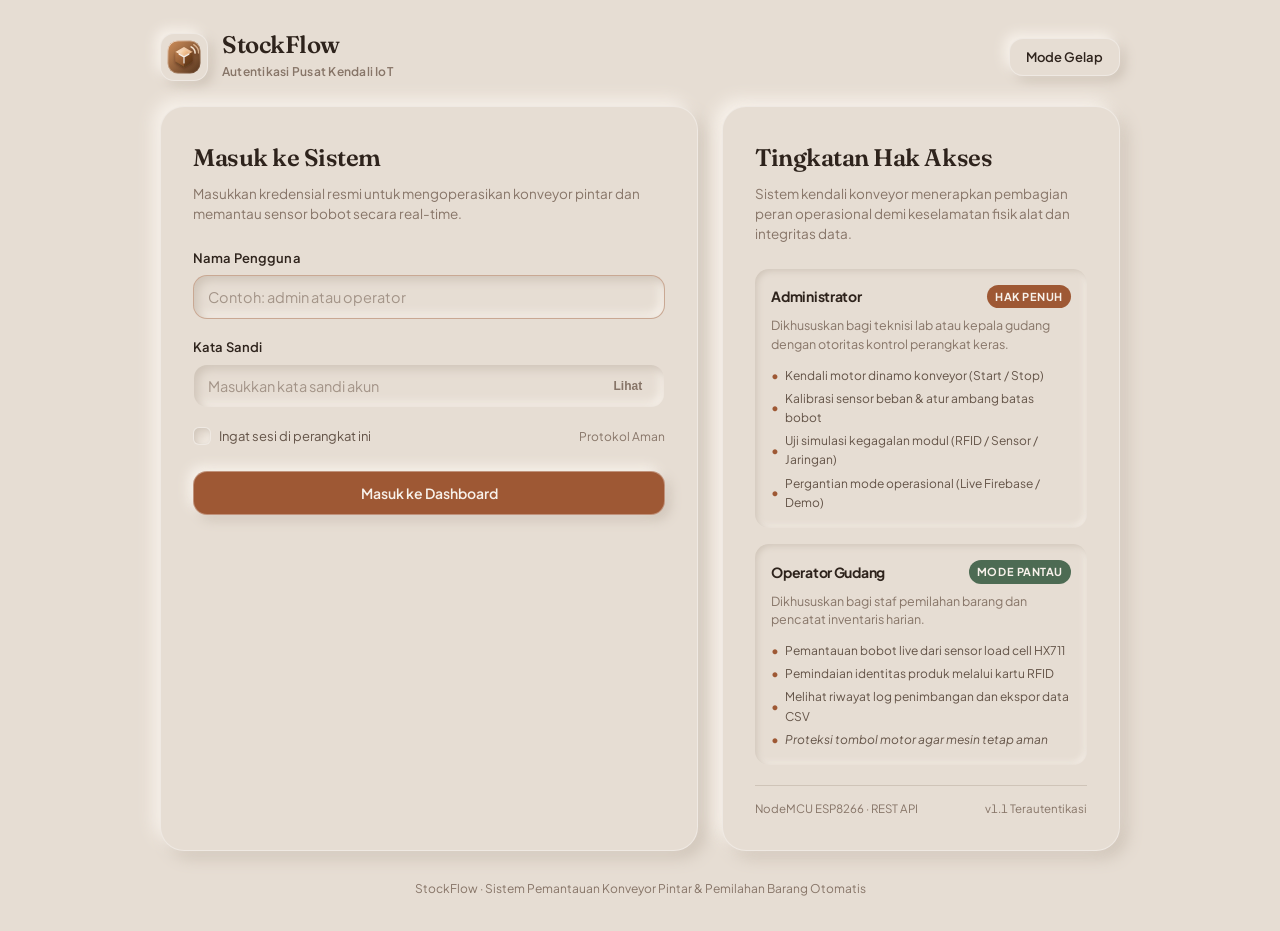
==== login.html @ 13a87775 "feat: implementasi halaman login neumorphic dan manajemen pengguna RBAC untuk sesi admin" ====
<!doctype html>
<html lang="id">
<head>
  <meta charset="utf-8">
  <meta name="viewport" content="width=device-width,initial-scale=1">
  <meta name="theme-color" content="#E6DDD3">
  <title>Masuk · StockFlow IoT Kendali Konveyor</title>
  <link rel="icon" type="image/svg+xml" href="favicon.svg">
  <link rel="alternate icon" href="favicon.svg">
  <link rel="apple-touch-icon" href="favicon.svg">
  <link rel="preconnect" href="https://fonts.googleapis.com">
  <link rel="preconnect" href="https://fonts.gstatic.com" crossorigin>
  <link href="https://fonts.googleapis.com/css2?family=Fraunces:ital,opsz,wght@0,9..144,600;0,9..144,700;1,9..144,600;1,9..144,700&family=Plus+Jakarta+Sans:wght@400;500;600;700&display=swap" rel="stylesheet">
  <link rel="stylesheet" href="style.css">
</head>
<body>
  <div class="login-page-wrap">
    <div class="login-bento-container">
      
      <!-- Topbar Mini: Logo & Theme Switcher -->
      <header class="login-topbar">
        <div class="brand-wrap">
          <div class="brand-icon-box" title="StockFlow IoT Platform">
            <img src="favicon.svg" alt="StockFlow Logo" class="brand-logo-img">
          </div>
          <div class="brand-meta">
            <h1>StockFlow</h1>
            <small>Autentikasi Pusat Kendali IoT</small>
          </div>
        </div>

        <div>
          <button type="button" class="btn-util" id="themeBtn" title="Ganti mode tampilan">
            Mode Gelap
          </button>
        </div>
      </header>

      <!-- Asymmetric Bento Grid untuk Login & Info Akses -->
      <main class="login-bento-grid">
        
        <!-- Bento Card 1: Formulir Autentikasi Utama -->
        <section class="auth-card" aria-labelledby="loginHeading">
          <div>
            <div class="auth-card-head">
              <h2 id="loginHeading">Masuk ke Sistem</h2>
              <p>Masukkan kredensial resmi untuk mengoperasikan konveyor pintar dan memantau sensor bobot secara real-time.</p>
            </div>

            <!-- Pesan Kesalahan / Notifikasi Inset -->
            <div class="auth-alert-inset" id="authAlert" role="alert" hidden>
              <svg width="18" height="18" viewBox="0 0 24 24" fill="none" stroke="currentColor" stroke-width="2" stroke-linecap="round" stroke-linejoin="round" aria-hidden="true" style="flex:none;">
                <circle cx="12" cy="12" r="10"></circle>
                <line x1="12" y1="8" x2="12" y2="12"></line>
                <line x1="12" y1="16" x2="12.01" y2="16"></line>
              </svg>
              <span id="authAlertText">Nama pengguna atau kata sandi tidak valid.</span>
            </div>

            <form class="auth-form" id="loginForm" autocomplete="on">
              <div class="form-field">
                <label for="usernameInput" class="form-label">Nama Pengguna</label>
                <div class="bento-input-well">
                  <input 
                    type="text" 
                    id="usernameInput" 
                    class="bento-input" 
                    name="username" 
                    placeholder="Contoh: admin atau operator" 
                    required 
                    autocomplete="username" 
                    autofocus
                  >
                </div>
              </div>

              <div class="form-field">
                <label for="passwordInput" class="form-label">Kata Sandi</label>
                <div class="bento-input-well">
                  <input 
                    type="password" 
                    id="passwordInput" 
                    class="bento-input" 
                    name="password" 
                    placeholder="Masukkan kata sandi akun" 
                    required 
                    autocomplete="current-password"
                  >
                  <button type="button" class="btn-icon-subtle" id="togglePwBtn" aria-label="Tampilkan kata sandi">
                    Lihat
                  </button>
                </div>
              </div>

              <div class="form-options-row">
                <label class="bento-checkbox-wrap">
                  <input type="checkbox" id="rememberMeInput">
                  <span>Ingat sesi di perangkat ini</span>
                </label>
                <span style="font-size: 12px; color: var(--ink-muted);">Protokol Aman</span>
              </div>

              <button type="submit" class="btn-cta btn-cta-primary" id="submitBtn" style="justify-content: center; width: 100%; margin-top: 6px;">
                Masuk ke Dashboard
              </button>
            </form>
          </div>
        </section>

        <!-- Bento Card 2: Panduan Peran & Status Gerbang IoT -->
        <aside class="auth-card" aria-label="Informasi Hak Akses Sistem">
          <div class="auth-card-head">
            <h2>Tingkatan Hak Akses</h2>
            <p>Sistem kendali konveyor menerapkan pembagian peran operasional demi keselamatan fisik alat dan integritas data.</p>
          </div>

          <div class="role-info-card">
            <!-- Inset Peran Administrator -->
            <div class="role-info-inset">
              <div class="role-header-row">
                <h4>Administrator</h4>
                <span class="role-badge-tag admin">Hak Penuh</span>
              </div>
              <p>Dikhususkan bagi teknisi lab atau kepala gudang dengan otoritas kontrol perangkat keras.</p>
              <ul class="role-checklist">
                <li>Kendali motor dinamo konveyor (Start / Stop)</li>
                <li>Kalibrasi sensor beban &amp; atur ambang batas bobot</li>
                <li>Uji simulasi kegagalan modul (RFID / Sensor / Jaringan)</li>
                <li>Pergantian mode operasional (Live Firebase / Demo)</li>
              </ul>
            </div>

            <!-- Inset Peran Operator -->
            <div class="role-info-inset">
              <div class="role-header-row">
                <h4>Operator Gudang</h4>
                <span class="role-badge-tag operator">Mode Pantau</span>
              </div>
              <p>Dikhususkan bagi staf pemilahan barang dan pencatat inventaris harian.</p>
              <ul class="role-checklist">
                <li>Pemantauan bobot live dari sensor load cell HX711</li>
                <li>Pemindaian identitas produk melalui kartu RFID</li>
                <li>Melihat riwayat log penimbangan dan ekspor data CSV</li>
                <li><em>Proteksi tombol motor agar mesin tetap aman</em></li>
              </ul>
            </div>
          </div>

          <!-- Status Hardware & Protokol -->
          <div style="margin-top: 20px; padding-top: 14px; border-top: 1px solid var(--surface-shadow); display: flex; justify-content: space-between; align-items: center; font-size: 11.5px; color: var(--ink-muted);">
            <span>NodeMCU ESP8266 · REST API</span>
            <span class="tabular">v1.1 Terautentikasi</span>
          </div>
        </aside>

      </main>

      <!-- Footer Standar -->
      <footer style="margin-top: 28px; text-align: center; font-size: 12px; color: var(--ink-muted);">
        StockFlow · Sistem Pemantauan Konveyor Pintar &amp; Pemilahan Barang Otomatis
      </footer>
    </div>
  </div>

  <!-- Toast Notifikasi Timbul -->
  <div class="toast-bento" id="toast"></div>

  <!-- Skrip Autentikasi & Logika Halaman -->
  <script src="auth.js"></script>
  <script>
    (() => {
      const $ = id => document.getElementById(id);

      // Inisialisasi tema
      const applyTheme = (theme) => {
        document.documentElement.setAttribute("data-theme", theme);
        if ($("themeBtn")) {
          $("themeBtn").textContent = theme === "dark" ? "Mode Terang" : "Mode Gelap";
        }
        localStorage.setItem("stockflow-theme", theme);
      };

      const currentTheme = localStorage.getItem("stockflow-theme") || "light";
      applyTheme(currentTheme);

      $("themeBtn")?.addEventListener("click", () => {
        const now = document.documentElement.getAttribute("data-theme") || "light";
        applyTheme(now === "dark" ? "light" : "dark");
      });

      // Tampilkan notifikasi toast neumorphic
      let toastTimer = null;
      function showToast(msg) {
        const t = $("toast");
        if (!t) return;
        t.textContent = msg;
        t.classList.add("show");
        clearTimeout(toastTimer);
        toastTimer = setTimeout(() => t.classList.remove("show"), 3000);
      }

      // Audio feedback taktil lembut
      let audioCtx = null;
      function playFeedback(type = "click") {
        try {
          if (!audioCtx) {
            audioCtx = new (window.AudioContext || window.webkitAudioContext)();
          }
          if (audioCtx.state === "suspended") audioCtx.resume();
          const osc = audioCtx.createOscillator();
          const gain = audioCtx.createGain();
          osc.connect(gain);
          gain.connect(audioCtx.destination);
          
          if (type === "success") {
            osc.frequency.setValueAtTime(520, audioCtx.currentTime);
            osc.frequency.exponentialRampToValueAtTime(780, audioCtx.currentTime + 0.12);
            gain.gain.setValueAtTime(0.08, audioCtx.currentTime);
            gain.gain.exponentialRampToValueAtTime(0.001, audioCtx.currentTime + 0.14);
            osc.start();
            osc.stop(audioCtx.currentTime + 0.15);
          } else if (type === "error") {
            osc.frequency.setValueAtTime(260, audioCtx.currentTime);
            osc.frequency.setValueAtTime(200, audioCtx.currentTime + 0.08);
            gain.gain.setValueAtTime(0.1, audioCtx.currentTime);
            gain.gain.exponentialRampToValueAtTime(0.001, audioCtx.currentTime + 0.18);
            osc.start();
            osc.stop(audioCtx.currentTime + 0.2);
          } else {
            osc.frequency.setValueAtTime(600, audioCtx.currentTime);
            gain.gain.setValueAtTime(0.04, audioCtx.currentTime);
            gain.gain.exponentialRampToValueAtTime(0.001, audioCtx.currentTime + 0.04);
            osc.start();
            osc.stop(audioCtx.currentTime + 0.05);
          }
        } catch (_) {}
      }

      // Toggle tampil/sembunyi kata sandi
      const pwInput = $("passwordInput");
      const togglePwBtn = $("togglePwBtn");
      togglePwBtn?.addEventListener("click", () => {
        playFeedback("click");
        const isPw = pwInput.type === "password";
        pwInput.type = isPw ? "text" : "password";
        togglePwBtn.textContent = isPw ? "Tutup" : "Lihat";
        togglePwBtn.setAttribute("aria-label", isPw ? "Sembunyikan kata sandi" : "Tampilkan kata sandi");
      });

      // Alert helper
      const alertBox = $("authAlert");
      const alertText = $("authAlertText");
      function showAlert(msg) {
        if (!alertBox || !alertText) return;
        alertText.textContent = msg;
        alertBox.hidden = false;
        playFeedback("error");
      }
      function hideAlert() {
        if (alertBox) alertBox.hidden = true;
      }

      // Jika pengguna sudah login sebelumnya, tawarkan langsung masuk ke dashboard
      const existingUser = window.StockFlowAuth?.getUser();
      if (existingUser) {
        showToast("Sesi aktif terdeteksi sebagai " + existingUser.name);
      }

      // Handler Submit Form
      $("loginForm")?.addEventListener("submit", e => {
        e.preventDefault();
        hideAlert();

        const userVal = $("usernameInput").value;
        const passVal = $("passwordInput").value;
        const rememberVal = $("rememberMeInput").checked;

        const res = window.StockFlowAuth.login(userVal, passVal, rememberVal);
        if (!res.success) {
          showAlert(res.message);
          return;
        }

        playFeedback("success");
        showToast("Autentikasi berhasil. Mengalihkan ke dashboard...");
        
        // Cek target redirect
        const target = sessionStorage.getItem("stockflow_redirect_target") || "index.html";
        sessionStorage.removeItem("stockflow_redirect_target");

        setTimeout(() => {
          window.location.replace(target);
        }, 600);
      });
    })();
  </script>
</body>
</html>
---- style.css ----
/* =========================================================
   DESIGN.MD COMPLIANT SYSTEM: WARM TACTILE BENTO NEUMORPHISM
   ========================================================= */

* {
  box-sizing: border-box;
}

:root {
  /* Mode Utama: Warm Oat / Latte (Terang & Organik) */
  --bg: #E6DDD3;
  --surface: #E6DDD3;
  --surface-highlight: #F7F1EA;
  --surface-shadow: #CFC4B8;

  /* CSS Box-Shadow Timbul (Extruded) - HANYA wadah kartu bento & tombol CTA */
  --bento-shadow: -7px -7px 16px #F7F1EA, 7px 7px 16px #CFC4B8;
  --btn-cta-shadow: -5px -5px 12px #F7F1EA, 5px 5px 12px #CFC4B8;
  --btn-cta-hover: -7px -7px 16px #F7F1EA, 7px 7px 16px #CFC4B8;
  --btn-active: inset 3px 3px 6px #CFC4B8, inset -3px -3px 6px #F7F1EA;

  /* CSS Box-Shadow Cekung (Inset) - HANYA input, progress bar, media, status well */
  --nm-inset: inset 4px 4px 10px #CFC4B8, inset -4px -4px 10px #F7F1EA;
  --nm-inset-sm: inset 2px 2px 6px #CFC4B8, inset -2px -2px 6px #F7F1EA;

  /* Garis Tepi Halus */
  --subtle-border: 1px solid rgba(255, 255, 255, 0.35);

  /* Tipografi */
  --ink-heading: #2E231C;
  --ink-body: #635347;
  --ink-muted: #877568;

  /* Aksen Utama & Sekunder */
  --accent-cta: #9E5834;
  --accent-cta-hover: #884928;
  --accent-cta-text: #F7F1EA;
  --accent-status: #4D6B53;
  --accent-alert: #A84338;
  --accent-soft: rgba(158, 88, 52, 0.12);

  /* Alias Kompatibilitas Script */
  --green: var(--accent-status);
  --red: var(--accent-alert);
  --blue: var(--accent-cta);
  --line: var(--surface-shadow);
  --muted: var(--ink-muted);
  --ink: var(--ink-heading);

  /* Border Radius Standar Sesuai DESIGN.md */
  --radius-bento: 24px;
  --radius-elem: 14px;
  --radius-pill: 99px;
}

[data-theme="dark"] {
  /* Mode Gelap: Warm Espresso */
  --bg: #2C241E;
  --surface: #2C241E;
  --surface-highlight: #382E26;
  --surface-shadow: #201A16;

  --bento-shadow: -7px -7px 16px #382E26, 7px 7px 16px #201A16;
  --btn-cta-shadow: -5px -5px 12px #382E26, 5px 5px 12px #201A16;
  --btn-cta-hover: -7px -7px 16px #382E26, 7px 7px 16px #201A16;
  --btn-active: inset 3px 3px 6px #201A16, inset -3px -3px 6px #382E26;

  --nm-inset: inset 4px 4px 10px #201A16, inset -4px -4px 10px #382E26;
  --nm-inset-sm: inset 2px 2px 6px #201A16, inset -2px -2px 6px #382E26;

  --subtle-border: 1px solid rgba(255, 255, 255, 0.08);

  --ink-heading: #F5EFE6;
  --ink-body: #C4B4A5;
  --ink-muted: #9A897B;

  --accent-cta: #D97736;
  --accent-cta-hover: #C56728;
  --accent-cta-text: #201A16;
  --accent-status: #648B6B;
  --accent-alert: #C7564B;
  --accent-soft: rgba(217, 119, 54, 0.16);

  --green: var(--accent-status);
  --red: var(--accent-alert);
  --blue: var(--accent-cta);
  --line: var(--surface-shadow);
  --muted: var(--ink-muted);
  --ink: var(--ink-heading);
}

html {
  scroll-behavior: smooth;
}

body {
  margin: 0;
  background: var(--bg);
  color: var(--ink-body);
  font-family: "Plus Jakarta Sans", sans-serif;
  font-size: 15px;
  line-height: 1.6;
  transition: background 0.25s ease, color 0.25s ease;
  -webkit-font-smoothing: antialiased;
}

/* Headings: Fraunces / Serif Hangat */
h1, h2, h3, h4 {
  font-family: "Fraunces", Georgia, serif;
  font-weight: 600;
  letter-spacing: -0.02em;
  color: var(--ink-heading);
  margin-top: 0;
}

/* Angka & Data Selalu Menggunakan Tabular Nums */
.tabular,
.stat-value,
.metric-value,
.live-weight-display,
.weight,
.lcd-screen,
.lcd-screen-inset,
table td,
.acc-head b {
  font-variant-numeric: tabular-nums;
}

/* =========================================================
   CONTAINER UTAMA (MAKSIMAL 1200PX DENGAN PADDING LEGA)
   ========================================================= */
.bento-container {
  max-width: 1200px;
  margin: 0 auto;
  padding: 36px 24px 60px;
}

/* Header & Navigasi */
.bento-header {
  display: flex;
  justify-content: space-between;
  align-items: center;
  gap: 20px;
  margin-bottom: 28px;
  flex-wrap: wrap;
}

.brand-wrap {
  display: flex;
  align-items: center;
  gap: 14px;
}

.brand-icon-box {
  width: 48px;
  height: 48px;
  border-radius: var(--radius-elem);
  box-shadow: var(--btn-cta-shadow);
  border: var(--subtle-border);
  display: grid;
  place-items: center;
  background: var(--surface);
  flex: none;
  cursor: pointer;
  transition: transform 0.2s ease, box-shadow 0.2s ease;
}

.brand-icon-box:hover {
  transform: translateY(-2px);
  box-shadow: var(--btn-cta-hover);
}

.brand-icon-box:active {
  transform: translateY(1px);
  box-shadow: var(--btn-active);
}

.brand-logo-img {
  width: 36px;
  height: 36px;
  display: block;
}

.brand-meta h1 {
  font-size: 24px;
  margin: 0;
  line-height: 1.1;
  letter-spacing: -0.02em;
}

.brand-meta small {
  font-size: 12px;
  font-weight: 600;
  color: var(--ink-muted);
  letter-spacing: 0.02em;
}

.header-controls {
  display: flex;
  align-items: center;
  gap: 12px;
  flex-wrap: wrap;
}

/* Mode Switch: Inset Well */
.mode-toggle-well {
  display: inline-flex;
  padding: 4px;
  background: var(--surface);
  box-shadow: var(--nm-inset-sm);
  border-radius: var(--radius-pill);
  gap: 4px;
}

.mode-btn {
  border: 0;
  background: transparent;
  color: var(--ink-muted);
  font-family: "Plus Jakarta Sans", sans-serif;
  font-weight: 600;
  font-size: 13px;
  padding: 8px 16px;
  border-radius: var(--radius-pill);
  cursor: pointer;
  transition: all 0.2s ease;
}

.mode-btn.active {
  background: var(--accent-cta);
  color: var(--accent-cta-text);
  box-shadow: var(--btn-cta-shadow);
}

/* Tombol Ikonik & Utilitas */
.btn-util {
  border: var(--subtle-border);
  background: var(--surface);
  box-shadow: var(--btn-cta-shadow);
  color: var(--ink-heading);
  border-radius: var(--radius-elem);
  padding: 10px 16px;
  font-family: "Plus Jakarta Sans", sans-serif;
  font-size: 13px;
  font-weight: 600;
  cursor: pointer;
  display: inline-flex;
  align-items: center;
  gap: 8px;
  transition: all 0.2s ease;
  user-select: none;
}

.btn-util:hover {
  box-shadow: var(--btn-cta-hover);
  transform: translateY(-1px);
}

.btn-util:active {
  box-shadow: var(--btn-active);
  transform: translateY(1px);
}

/* Status Koneksi Pill (Inset) */
.conn-pill {
  display: inline-flex;
  align-items: center;
  gap: 8px;
  padding: 8px 16px;
  border-radius: var(--radius-pill);
  background: var(--surface);
  box-shadow: var(--nm-inset-sm);
  font-size: 12px;
  font-weight: 600;
  color: var(--ink-body);
}

.status-dot {
  width: 8px;
  height: 8px;
  border-radius: 50%;
  background: var(--ink-muted);
  display: inline-block;
  flex: none;
  transition: background 0.2s ease;
}

.status-dot.online {
  background: var(--accent-status);
}

/* Banner Notifikasi */
.connect-banner {
  background: var(--surface);
  border: var(--subtle-border);
  box-shadow: var(--btn-cta-shadow);
  border-radius: var(--radius-elem);
  padding: 18px 24px;
  display: flex;
  justify-content: space-between;
  align-items: center;
  gap: 16px;
  margin-bottom: 24px;
}

.connect-banner strong {
  display: block;
  font-size: 14px;
  color: var(--accent-alert);
  margin-bottom: 4px;
}

.connect-banner p {
  margin: 0;
  font-size: 13px;
  color: var(--ink-muted);
}

.connect-banner[hidden] {
  display: none !important;
}

/* =========================================================
   ASYMMETRIC BENTO GRID (12-KOLOM DENGAN GAP 24PX)
   ========================================================= */
.bento-grid {
  display: grid;
  grid-template-columns: repeat(12, 1fr);
  gap: 24px;
}

/* Kartu Bento Utama (Extruded Sesuai DESIGN.md) */
.bento-card {
  background: var(--surface);
  border-radius: var(--radius-bento);
  box-shadow: var(--bento-shadow);
  border: var(--subtle-border);
  padding: 28px;
  position: relative;
  transition: transform 0.2s ease, box-shadow 0.2s ease;
}

/* Header di dalam kartu: Konten Datar (Flat) */
.card-head {
  margin-bottom: 20px;
}

.card-head h2 {
  font-size: 20px;
  margin: 0 0 4px;
  color: var(--ink-heading);
}

.card-head p {
  font-size: 13px;
  color: var(--ink-muted);
  margin: 0;
  line-height: 1.5;
}

/* Kolom Span Bento Grid */
.span-12 { grid-column: span 12; }
.span-8  { grid-column: span 8; }
.span-7  { grid-column: span 7; }
.span-6  { grid-column: span 6; }
.span-5  { grid-column: span 5; }
.span-4  { grid-column: span 4; }
.span-3  { grid-column: span 3; }

/* =========================================================
   KARTU BENTO 1: KENDALI MOTOR & BOBOT LIVE
   ========================================================= */
.motor-control-group {
  display: flex;
  flex-direction: column;
  gap: 20px;
}

.motor-status-row {
  display: flex;
  justify-content: space-between;
  align-items: center;
  gap: 16px;
  flex-wrap: wrap;
}

.indicator-badge-inset {
  display: inline-flex;
  align-items: center;
  gap: 8px;
  padding: 8px 16px;
  border-radius: var(--radius-pill);
  background: var(--surface);
  box-shadow: var(--nm-inset-sm);
  font-size: 13px;
  font-weight: 600;
  color: var(--ink-body);
}

.indicator-badge-inset.online,
.indicator-badge-inset.running {
  color: var(--accent-status);
}

.indicator-badge-inset.offline,
.indicator-badge-inset.stopped {
  color: var(--accent-alert);
}

/* Tombol Aksi Utama (CTA Extruded Sesuai DESIGN.md) */
.action-buttons-wrap {
  display: flex;
  gap: 12px;
  flex-wrap: wrap;
}

.btn-cta {
  border: var(--subtle-border);
  border-radius: var(--radius-elem);
  padding: 12px 20px;
  font-family: "Plus Jakarta Sans", sans-serif;
  font-size: 14px;
  font-weight: 600;
  cursor: pointer;
  display: inline-flex;
  align-items: center;
  gap: 8px;
  box-shadow: var(--btn-cta-shadow);
  transition: all 0.2s ease;
  user-select: none;
}

.btn-cta:hover {
  box-shadow: var(--btn-cta-hover);
  transform: translateY(-2px);
}

.btn-cta:active {
  box-shadow: var(--btn-active);
  transform: translateY(1px);
}

.btn-cta-primary,
.btn-primary {
  background: var(--accent-cta);
  color: var(--accent-cta-text);
}

.btn-cta-success,
.btn-success {
  background: var(--accent-status);
  color: var(--surface-highlight);
}

.btn-cta-danger,
.btn-danger {
  background: var(--accent-alert);
  color: var(--surface-highlight);
}

.btn-cta-neutral {
  background: var(--surface);
  color: var(--ink-heading);
}

/* Well Bacaan Bobot Live (Inset Sesuai DESIGN.md) */
.live-weight-well {
  padding: 18px 22px;
  border-radius: var(--radius-elem);
  background: var(--surface);
  box-shadow: var(--nm-inset);
  display: flex;
  justify-content: space-between;
  align-items: center;
  gap: 16px;
}

.well-label {
  font-size: 11px;
  text-transform: uppercase;
  font-weight: 700;
  letter-spacing: 0.08em;
  color: var(--ink-muted);
  margin-bottom: 2px;
}

.live-weight-display {
  font-family: "Fraunces", Georgia, serif;
  font-size: 36px;
  font-weight: 700;
  color: var(--ink-heading);
  line-height: 1.1;
}

.live-weight-display small {
  font-family: "Plus Jakarta Sans", sans-serif;
  font-size: 16px;
  font-weight: 500;
  color: var(--ink-muted);
}

.well-meta {
  font-size: 12px;
  color: var(--ink-muted);
  text-align: right;
  line-height: 1.5;
  max-width: 260px;
}

/* =========================================================
   KARTU BENTO 2: TELEMETRI & STATUS SENSOR
   ========================================================= */
.telemetry-list {
  display: flex;
  flex-direction: column;
  gap: 10px;
}

.telemetry-item {
  display: flex;
  justify-content: space-between;
  align-items: center;
  padding: 11px 16px;
  border-radius: var(--radius-elem);
  background: var(--surface);
  border: var(--subtle-border);
  box-shadow: none; /* Datar di dalam kartu bento */
}

.item-name {
  font-size: 13px;
  font-weight: 600;
  color: var(--ink-heading);
}

.item-sub {
  display: block;
  font-size: 11px;
  color: var(--ink-muted);
  margin-top: 1px;
}

.item-status {
  font-size: 13px;
  font-weight: 600;
  color: var(--ink-muted);
}

.item-status.ok {
  color: var(--accent-status);
}

.item-status.err {
  color: var(--accent-alert);
}

/* Wi-Fi RSSI Bars */
.wifi-bars {
  display: inline-flex;
  align-items: flex-end;
  gap: 2px;
  height: 14px;
}

.wifi-bars i {
  display: block;
  width: 3px;
  border-radius: 1px;
  background: var(--surface-shadow);
}

.wifi-bars i:nth-child(1) { height: 4px; }
.wifi-bars i:nth-child(2) { height: 7px; }
.wifi-bars i:nth-child(3) { height: 10px; }
.wifi-bars i:nth-child(4) { height: 14px; }

.wifi-bars.lvl-1 i:nth-child(1) { background: var(--accent-alert); }
.wifi-bars.lvl-2 i:nth-child(-n+2) { background: var(--accent-cta); }
.wifi-bars.lvl-3 i:nth-child(-n+3) { background: var(--accent-status); }
.wifi-bars.lvl-4 i:nth-child(-n+4) { background: var(--accent-status); }

/* =========================================================
   KARTU BENTO 3: METRIK STATISTIK OPERASIONAL
   ========================================================= */
.metrics-row {
  display: grid;
  grid-template-columns: repeat(4, 1fr);
  gap: 16px;
}

.metric-tile {
  padding: 16px 18px;
  border-radius: var(--radius-elem);
  background: var(--surface);
  border: var(--subtle-border);
  box-shadow: none; /* Datar di dalam kartu bento */
  transition: background 0.15s ease;
}

.metric-tile:hover {
  background: rgba(158, 88, 52, 0.04);
}

.metric-tile.active-kpi {
  border-color: var(--accent-cta);
  background: rgba(158, 88, 52, 0.06);
}

.metric-label {
  font-size: 12px;
  font-weight: 600;
  color: var(--ink-muted);
  margin-bottom: 6px;
}

.metric-value {
  font-family: "Fraunces", Georgia, serif;
  font-size: 32px;
  font-weight: 700;
  color: var(--ink-heading);
  line-height: 1.1;
}

.metric-sub {
  font-size: 11px;
  color: var(--ink-muted);
  margin-top: 4px;
}

/* =========================================================
   KARTU BENTO 4: RASIO KELOLOSAN (DONUT DIAL)
   ========================================================= */
.ratio-wrap {
  display: flex;
  flex-direction: column;
  align-items: center;
  gap: 18px;
}

.donut-dial-outer {
  width: 140px;
  height: 140px;
  border-radius: 50%;
  box-shadow: var(--btn-cta-shadow);
  display: grid;
  place-items: center;
  background: conic-gradient(var(--accent-status) 0deg, var(--surface-shadow) 0deg);
  position: relative;
  transition: transform 0.2s ease;
}

.donut-dial-outer:hover {
  transform: scale(1.03);
}

.donut-dial-inner {
  width: 104px;
  height: 104px;
  border-radius: 50%;
  background: var(--surface);
  box-shadow: var(--nm-inset);
  display: flex;
  flex-direction: column;
  justify-content: center;
  align-items: center;
  text-align: center;
}

.donut-dial-inner strong {
  font-family: "Fraunces", Georgia, serif;
  font-size: 24px;
  font-weight: 700;
  color: var(--ink-heading);
  line-height: 1;
}

.donut-dial-inner small {
  font-size: 10px;
  font-weight: 600;
  color: var(--ink-muted);
  text-transform: uppercase;
  letter-spacing: 0.05em;
  margin-top: 2px;
}

.ratio-legend {
  display: flex;
  width: 100%;
  justify-content: space-around;
  font-size: 12px;
  font-weight: 600;
}

.legend-point {
  display: flex;
  align-items: center;
  gap: 6px;
}

.legend-point i {
  width: 8px;
  height: 8px;
  border-radius: 50%;
  display: inline-block;
}

.point-valid { background: var(--accent-status); }
.point-reject { background: var(--accent-alert); }

/* Progress Bar (Inset Well Sesuai DESIGN.md) */
.acc-track-inset {
  width: 100%;
  height: 10px;
  border-radius: var(--radius-pill);
  background: var(--surface);
  box-shadow: var(--nm-inset-sm);
  overflow: hidden;
  border: var(--subtle-border);
}

.acc-fill-flat {
  height: 100%;
  width: 0%;
  background: var(--accent-status);
  border-radius: var(--radius-pill);
  transition: width 0.4s ease;
}

/* =========================================================
   KARTU BENTO 5: GRAFIK TELEMETRI BOBOT (FLAT SVG)
   ========================================================= */
.chart-well {
  width: 100%;
  height: 190px;
  border-radius: var(--radius-elem);
  background: var(--surface);
  box-shadow: var(--nm-inset);
  padding: 16px;
  position: relative;
}

#weightChart {
  width: 100%;
  height: 100%;
  display: block;
}

.chart-tooltip {
  position: absolute;
  pointer-events: none;
  background: var(--ink-heading);
  color: var(--surface-highlight);
  padding: 8px 12px;
  border-radius: 10px;
  font-size: 12px;
  white-space: nowrap;
  transform: translate(-50%, -115%);
  z-index: 10;
  box-shadow: 0 4px 12px rgba(46, 35, 28, 0.25);
}

.chart-tooltip[hidden] {
  display: none;
}

/* =========================================================
   KARTU BENTO 6: TABEL LOG RIWAYAT TRANSAKSI
   ========================================================= */
.table-toolbar {
  display: flex;
  gap: 14px;
  align-items: center;
  justify-content: space-between;
  margin-bottom: 20px;
  flex-wrap: wrap;
}

.search-well {
  display: flex;
  align-items: center;
  gap: 8px;
  background: var(--surface);
  box-shadow: var(--nm-inset);
  border-radius: var(--radius-pill);
  padding: 0 16px;
  flex: 1;
  min-width: 240px;
}

.search-well input {
  border: 0;
  background: transparent;
  width: 100%;
  padding: 10px 0;
  font-family: "Plus Jakarta Sans", sans-serif;
  font-size: 14px;
  color: var(--ink-heading);
  outline: none;
}

.filter-well {
  display: flex;
  gap: 4px;
  background: var(--surface);
  box-shadow: var(--nm-inset-sm);
  border-radius: var(--radius-pill);
  padding: 4px;
}

.f-pill {
  border: 0;
  background: transparent;
  color: var(--ink-muted);
  font-family: "Plus Jakarta Sans", sans-serif;
  font-weight: 600;
  font-size: 12px;
  padding: 6px 14px;
  border-radius: var(--radius-pill);
  cursor: pointer;
  transition: all 0.2s ease;
}

.f-pill.active {
  background: var(--surface);
  color: var(--accent-cta);
  box-shadow: var(--btn-cta-shadow);
  font-weight: 700;
}

.table-scroll {
  overflow-x: auto;
}

table {
  width: 100%;
  border-collapse: collapse;
  white-space: nowrap;
}

th {
  text-align: left;
  color: var(--ink-muted);
  font-size: 11px;
  font-weight: 700;
  letter-spacing: 0.06em;
  text-transform: uppercase;
  padding: 12px 14px;
  border-bottom: 2px solid var(--surface-shadow);
  user-select: none;
}

th.sortable {
  cursor: pointer;
}

th.sortable:hover,
th.active-sort {
  color: var(--accent-cta);
}

td {
  padding: 14px;
  border-bottom: 1px solid var(--surface-shadow);
  font-size: 14px;
  color: var(--ink-body);
}

tbody tr.log-row {
  cursor: pointer;
  transition: background 0.15s ease;
}

tbody tr.log-row:hover {
  background: rgba(158, 88, 52, 0.05);
}

tbody tr.row-new {
  animation: rowHighlight 1.5s ease-out;
}

@keyframes rowHighlight {
  0% { background: rgba(158, 88, 52, 0.18); }
  100% { background: transparent; }
}

td:first-child {
  color: var(--ink-heading);
  font-weight: 600;
}

.uid-sub {
  display: block;
  font-size: 12px;
  color: var(--ink-muted);
  font-weight: 400;
  margin-top: 2px;
}

.pill,
.pill-status {
  display: inline-block;
  padding: 4px 10px;
  border-radius: var(--radius-pill);
  font-size: 11px;
  font-weight: 700;
  letter-spacing: 0.04em;
  background: var(--surface);
  border: var(--subtle-border);
}

.pill.valid,
.pill-status.valid {
  color: var(--accent-status);
  background: rgba(77, 107, 83, 0.12);
}

.pill.reject,
.pill-status.reject {
  color: var(--accent-alert);
  background: rgba(168, 67, 56, 0.12);
}

.pill.beban,
.pill-status.beban {
  color: var(--accent-cta);
  background: rgba(158, 88, 52, 0.12);
}

.table-foot {
  display: flex;
  justify-content: space-between;
  padding-top: 16px;
  font-size: 12px;
  color: var(--ink-muted);
}

/* =========================================================
   KARTU BENTO 7: LAB SIMULATOR (MODE SIMULASI)
   ========================================================= */
.conveyor-stage-inset {
  background: var(--surface);
  box-shadow: var(--nm-inset);
  border-radius: var(--radius-elem);
  padding: 22px;
  display: grid;
  grid-template-columns: repeat(3, 1fr);
  gap: 16px;
  margin-bottom: 22px;
  position: relative;
}

.stage-card-flat {
  background: var(--surface);
  border: var(--subtle-border);
  border-radius: 12px;
  padding: 14px;
  display: flex;
  flex-direction: column;
  gap: 8px;
  transition: all 0.25s ease;
}

.stage-card-flat.lit {
  border-color: var(--accent-cta);
  background: var(--surface-highlight);
}

.stage-card-flat.lit-ok {
  border-color: var(--accent-status);
  background: rgba(77, 107, 83, 0.08);
}

.stage-card-flat.lit-err {
  border-color: var(--accent-alert);
  background: rgba(168, 67, 56, 0.08);
}

.station-label {
  font-size: 11px;
  font-weight: 700;
  color: var(--ink-muted);
  text-transform: uppercase;
}

.lcd-screen-inset {
  background: var(--surface);
  box-shadow: var(--nm-inset-sm);
  padding: 8px 12px;
  border-radius: 8px;
  font-family: "Fraunces", Georgia, monospace;
  font-size: 18px;
  font-weight: 700;
  color: var(--accent-cta);
  text-align: center;
}

.gate-arm {
  width: 28px;
  height: 4px;
  background: var(--ink-muted);
  border-radius: 2px;
  transform-origin: left center;
  transition: transform 0.3s ease, background 0.3s ease;
}

.gate-arm.valid {
  transform: rotate(-35deg);
  background: var(--accent-status);
}

.gate-arm.reject {
  transform: rotate(35deg);
  background: var(--accent-alert);
}

.belt-track-inset {
  grid-column: 1 / -1;
  height: 60px;
  background: var(--surface);
  box-shadow: var(--nm-inset);
  border-radius: 12px;
  position: relative;
  overflow: hidden;
  display: flex;
  align-items: center;
}

.belt-track-inset::before {
  content: "";
  position: absolute;
  inset: 0;
  background: repeating-linear-gradient(
    90deg,
    transparent 0px,
    transparent 20px,
    var(--surface-shadow) 20px,
    var(--surface-shadow) 24px
  );
  opacity: 0.35;
}

.belt-track-inset.running::before {
  animation: beltMove 0.8s linear infinite;
}

@keyframes beltMove {
  0% { transform: translateX(0); }
  100% { transform: translateX(24px); }
}

.sim-package {
  position: absolute;
  left: 4%;
  width: 140px;
  height: 46px;
  background: var(--surface);
  border: var(--subtle-border);
  border-radius: 10px;
  box-shadow: var(--btn-cta-shadow);
  display: flex;
  flex-direction: column;
  justify-content: center;
  align-items: center;
  transition: left 0.45s ease;
  z-index: 2;
}

.sim-package.at-rfid { left: 14%; }
.sim-package.at-scale { left: 44%; }
.sim-package.at-gate-valid { left: 78%; border-color: var(--accent-status); color: var(--accent-status); }
.sim-package.at-gate-reject { left: 78%; border-color: var(--accent-alert); color: var(--accent-alert); }

.pkg-uid {
  font-size: 11px;
  font-weight: 700;
}

.pkg-prod {
  font-size: 10px;
  color: var(--ink-muted);
}

.burst-layer {
  position: absolute;
  inset: 0;
  pointer-events: none;
  overflow: hidden;
}

.burst-dot {
  position: absolute;
  width: 6px;
  height: 6px;
  border-radius: 50%;
  animation: burstAnim 0.7s cubic-bezier(0.25, 1, 0.5, 1) forwards;
}

@keyframes burstAnim {
  0% { transform: translate(0, 0) scale(1); opacity: 1; }
  100% { transform: translate(var(--dx), var(--dy)) scale(0); opacity: 0; }
}

.preset-chips-wrap {
  display: flex;
  gap: 8px;
  flex-wrap: wrap;
  margin-bottom: 16px;
}

.chip-btn {
  border: var(--subtle-border);
  background: var(--surface);
  color: var(--ink-body);
  padding: 8px 16px;
  border-radius: var(--radius-pill);
  font-family: "Plus Jakarta Sans", sans-serif;
  font-size: 13px;
  font-weight: 600;
  cursor: pointer;
  transition: all 0.2s ease;
}

.chip-btn.active {
  background: var(--accent-cta);
  color: var(--accent-cta-text);
  box-shadow: var(--btn-cta-shadow);
}

.slider-inset-wrap input[type="range"] {
  width: 100%;
  accent-color: var(--accent-cta);
  cursor: pointer;
}

/* =========================================================
   MODAL INSPECTOR & TOAST
   ========================================================= */
.modal-overlay {
  position: fixed;
  inset: 0;
  background: rgba(46, 35, 28, 0.45);
  display: grid;
  place-items: center;
  padding: 24px;
  z-index: 100;
}

.modal-overlay[hidden] {
  display: none;
}

.modal-bento-card {
  width: 100%;
  max-width: 520px;
  background: var(--surface);
  border-radius: var(--radius-bento);
  box-shadow: var(--bento-shadow);
  border: var(--subtle-border);
  padding: 32px;
}

.modal-bento-card-large {
  max-width: 660px;
  max-height: 88vh;
  overflow-y: auto;
}

.scale-mode-panel {
  background: var(--surface);
  box-shadow: var(--nm-inset-sm);
  border-radius: var(--radius-elem);
  padding: 14px 18px;
  margin-bottom: 18px;
  display: flex;
  justify-content: space-between;
  align-items: center;
  gap: 14px;
}

.scale-step-grid {
  display: grid;
  grid-template-columns: 1fr 1fr;
  gap: 14px;
  margin-bottom: 18px;
}

@media (max-width: 600px) {
  .scale-step-grid {
    grid-template-columns: 1fr;
  }
}

.scale-step-card {
  background: var(--surface);
  border: var(--subtle-border);
  border-radius: var(--radius-elem);
  padding: 16px;
}

.scale-step-label {
  font-size: 11px;
  font-weight: 700;
  text-transform: uppercase;
  color: var(--ink-muted);
  margin-bottom: 8px;
}

.scale-readout-well {
  background: var(--surface);
  box-shadow: var(--nm-inset-sm);
  border-radius: 10px;
  padding: 12px;
  text-align: center;
  margin-bottom: 10px;
}

.scale-readout-uid {
  font-size: 16px;
  font-weight: 700;
  color: var(--ink-heading);
  letter-spacing: 0.5px;
  word-break: break-all;
}

.scale-readout-weight {
  font-family: 'Fraunces', serif;
  font-size: 26px;
  font-weight: 700;
  color: var(--ink-heading);
}

.scale-input,
.scale-select {
  width: 100%;
  padding: 8px 12px;
  border: 0;
  background: var(--surface);
  box-shadow: var(--nm-inset-sm);
  border-radius: 8px;
  font-family: inherit;
  font-size: 12px;
  color: var(--ink-heading);
  outline: none;
}

.scale-input-sm {
  width: 100%;
  padding: 6px 10px;
  border: 0;
  background: var(--surface);
  box-shadow: var(--nm-inset-sm);
  border-radius: 8px;
  font-family: inherit;
  font-size: 11px;
  color: var(--ink-heading);
  outline: none;
}

.scale-enroll-card {
  background: var(--surface);
  border: var(--subtle-border);
  border-radius: var(--radius-elem);
  padding: 16px;
  margin-bottom: 18px;
}

.scale-dataset-wrap {
  max-height: 140px;
  overflow-y: auto;
  background: var(--surface);
  box-shadow: var(--nm-inset-sm);
  border-radius: 10px;
  padding: 6px;
}

.modal-grid {
  display: grid;
  grid-template-columns: 1fr 1fr;
  gap: 12px;
  margin: 18px 0;
}

.m-stat {
  background: var(--surface);
  border: var(--subtle-border);
  border-radius: var(--radius-elem);
  padding: 12px 14px;
}

.m-stat small {
  display: block;
  font-size: 11px;
  font-weight: 700;
  text-transform: uppercase;
  color: var(--ink-muted);
  margin-bottom: 4px;
}

.m-stat b {
  font-size: 14px;
  color: var(--ink-heading);
}

.modal-json {
  background: var(--surface);
  box-shadow: var(--nm-inset);
  padding: 14px;
  border-radius: var(--radius-elem);
  font-size: 12px;
  font-family: monospace;
  color: var(--ink-heading);
  overflow-x: auto;
  max-height: 180px;
}

.modal-actions {
  display: flex;
  justify-content: flex-end;
  gap: 10px;
  margin-top: 18px;
}

/* Toast */
.toast-bento {
  position: fixed;
  bottom: 28px;
  right: 28px;
  background: var(--surface);
  color: var(--ink-heading);
  box-shadow: var(--bento-shadow);
  border: var(--subtle-border);
  padding: 14px 22px;
  border-radius: var(--radius-pill);
  font-size: 14px;
  font-weight: 600;
  opacity: 0;
  transform: translateY(12px);
  transition: all 0.25s ease;
  pointer-events: none;
  z-index: 120;
}

.toast-bento.show {
  opacity: 1;
  transform: translateY(0);
}

/* =========================================================
   RESPONSIVE DESIGN (BENTO ADAPTIVE BREAKPOINTS)
   ========================================================= */
@media (max-width: 1024px) {
  .span-8, .span-7, .span-5, .span-4 {
    grid-column: span 12;
  }
  .metrics-row {
    grid-template-columns: repeat(2, 1fr);
  }
}

@media (max-width: 768px) {
  .bento-container {
    padding: 24px 16px 40px;
  }
  .bento-card {
    padding: 20px;
  }
  .bento-header {
    flex-direction: column;
    align-items: flex-start;
  }
  .metrics-row {
    grid-template-columns: 1fr;
  }
  .conveyor-stage-inset {
    grid-template-columns: 1fr;
  }
  .live-weight-well {
    flex-direction: column;
    align-items: flex-start;
  }
  .well-meta {
    text-align: left;
    max-width: none;
  }
}

body[data-mode="live"] #simulator,
body[data-mode="live"] [data-section="simulator"] {
  display: none !important;
}

/* =========================================================
   SISTEM AUTENTIKASI & HALAMAN LOGIN (SESUAI DESIGN.MD)
   ========================================================= */

.login-page-wrap {
  min-height: 100vh;
  display: flex;
  flex-direction: column;
  justify-content: center;
  align-items: center;
  padding: 32px 20px;
}

.login-bento-container {
  width: 100%;
  max-width: 960px;
  margin: 0 auto;
}

.login-topbar {
  display: flex;
  justify-content: space-between;
  align-items: center;
  margin-bottom: 24px;
  width: 100%;
}

.login-bento-grid {
  display: grid;
  grid-template-columns: 1.15fr 0.85fr;
  gap: 24px;
  align-items: stretch;
}

.auth-card {
  background: var(--surface);
  border-radius: var(--radius-bento);
  box-shadow: var(--bento-shadow);
  border: var(--subtle-border);
  padding: 32px;
  display: flex;
  flex-direction: column;
  justify-content: space-between;
}

.auth-card-head {
  margin-bottom: 24px;
}

.auth-card-head h2 {
  font-size: 24px;
  margin: 0 0 6px;
  color: var(--ink-heading);
}

.auth-card-head p {
  font-size: 13.5px;
  color: var(--ink-muted);
  margin: 0;
  line-height: 1.5;
}

.auth-form {
  display: flex;
  flex-direction: column;
  gap: 18px;
}

.form-field {
  display: flex;
  flex-direction: column;
  gap: 6px;
}

.form-label {
  font-size: 13px;
  font-weight: 600;
  color: var(--ink-heading);
  letter-spacing: 0.01em;
}

.bento-input-well {
  display: flex;
  align-items: center;
  background: var(--surface);
  box-shadow: var(--nm-inset);
  border-radius: var(--radius-elem);
  padding: 0 14px;
  border: 1px solid transparent;
  transition: border-color 0.2s ease, box-shadow 0.2s ease;
}

.bento-input-well:focus-within {
  border-color: rgba(158, 88, 52, 0.4);
}

[data-theme="dark"] .bento-input-well:focus-within {
  border-color: rgba(217, 119, 54, 0.4);
}

.bento-input {
  border: 0;
  background: transparent;
  width: 100%;
  padding: 12px 0;
  font-family: "Plus Jakarta Sans", sans-serif;
  font-size: 14.5px;
  color: var(--ink-heading);
  outline: none;
}

.bento-input::placeholder {
  color: var(--ink-muted);
  opacity: 0.7;
}

.btn-icon-subtle {
  border: 0;
  background: transparent;
  color: var(--ink-muted);
  font-size: 12px;
  font-weight: 600;
  padding: 6px 8px;
  border-radius: 8px;
  cursor: pointer;
  transition: color 0.2s ease;
  flex: none;
}

.btn-icon-subtle:hover {
  color: var(--ink-heading);
}

.form-options-row {
  display: flex;
  justify-content: space-between;
  align-items: center;
  font-size: 13px;
  color: var(--ink-body);
}

.bento-checkbox-wrap {
  display: inline-flex;
  align-items: center;
  gap: 8px;
  cursor: pointer;
  user-select: none;
  font-size: 13px;
  color: var(--ink-body);
}

.bento-checkbox-wrap input[type="checkbox"] {
  appearance: none;
  width: 18px;
  height: 18px;
  border-radius: 6px;
  background: var(--surface);
  box-shadow: var(--nm-inset-sm);
  border: var(--subtle-border);
  cursor: pointer;
  display: grid;
  place-content: center;
  transition: background 0.2s ease, box-shadow 0.2s ease;
  margin: 0;
}

.bento-checkbox-wrap input[type="checkbox"]:checked {
  background: var(--accent-cta);
  box-shadow: var(--btn-cta-shadow);
}

.bento-checkbox-wrap input[type="checkbox"]:checked::after {
  content: "";
  width: 8px;
  height: 5px;
  border-left: 2px solid var(--accent-cta-text);
  border-bottom: 2px solid var(--accent-cta-text);
  transform: rotate(-45deg) translate(1px, -1px);
}

.auth-alert-inset {
  background: var(--surface);
  box-shadow: var(--nm-inset-sm);
  border-radius: var(--radius-elem);
  padding: 10px 14px;
  font-size: 13px;
  color: var(--accent-alert);
  font-weight: 500;
  display: flex;
  align-items: center;
  gap: 10px;
  line-height: 1.4;
  border-left: 4px solid var(--accent-alert);
}

.auth-alert-inset[hidden] {
  display: none !important;
}

/* Quick Fill Selector untuk Uji Coba Cepat */
.quick-fill-block {
  margin-top: 24px;
  padding-top: 18px;
  border-top: 1px solid var(--surface-shadow);
}

.quick-fill-title {
  font-size: 12px;
  font-weight: 700;
  text-transform: uppercase;
  letter-spacing: 0.04em;
  color: var(--ink-muted);
  margin-bottom: 10px;
}

.quick-fill-buttons {
  display: flex;
  gap: 10px;
  flex-wrap: wrap;
}

.btn-quick-fill {
  border: var(--subtle-border);
  background: var(--surface);
  box-shadow: var(--btn-cta-shadow);
  color: var(--ink-heading);
  border-radius: var(--radius-pill);
  padding: 7px 14px;
  font-family: "Plus Jakarta Sans", sans-serif;
  font-size: 12px;
  font-weight: 600;
  cursor: pointer;
  transition: all 0.2s ease;
}

.btn-quick-fill:hover {
  transform: translateY(-1px);
  box-shadow: var(--btn-cta-hover);
}

.btn-quick-fill:active {
  transform: translateY(1px);
  box-shadow: var(--btn-active);
}

.btn-quick-fill strong {
  color: var(--accent-cta);
}

/* Kartu Info Tingkatan Hak Akses (Panel Kanan) */
.role-info-card {
  display: flex;
  flex-direction: column;
  gap: 16px;
}

.role-info-inset {
  background: var(--surface);
  box-shadow: var(--nm-inset-sm);
  border-radius: var(--radius-elem);
  padding: 16px;
  display: flex;
  flex-direction: column;
  gap: 6px;
}

.role-header-row {
  display: flex;
  align-items: center;
  justify-content: space-between;
  margin-bottom: 2px;
}

.role-badge-tag {
  font-size: 11px;
  font-weight: 700;
  text-transform: uppercase;
  letter-spacing: 0.05em;
  padding: 3px 8px;
  border-radius: var(--radius-pill);
}

.role-badge-tag.admin {
  background: var(--accent-cta);
  color: var(--accent-cta-text);
}

.role-badge-tag.operator {
  background: var(--accent-status);
  color: #F7F1EA;
}

.role-info-inset h4 {
  font-size: 14px;
  margin: 0;
  font-family: "Plus Jakarta Sans", sans-serif;
  font-weight: 700;
  color: var(--ink-heading);
}

.role-info-inset p {
  font-size: 12.5px;
  color: var(--ink-muted);
  margin: 0;
  line-height: 1.5;
}

.role-checklist {
  list-style: none;
  padding: 0;
  margin: 6px 0 0;
  display: flex;
  flex-direction: column;
  gap: 4px;
}

.role-checklist li {
  font-size: 12px;
  color: var(--ink-body);
  display: flex;
  align-items: center;
  gap: 6px;
}

.role-checklist li::before {
  content: "•";
  color: var(--accent-cta);
  font-weight: bold;
}

/* User Session Badge di Header Dashboard */
.user-session-chip {
  display: inline-flex;
  align-items: center;
  gap: 10px;
  padding: 4px 6px 4px 12px;
  border-radius: var(--radius-pill);
  background: var(--surface);
  box-shadow: var(--nm-inset-sm);
  border: var(--subtle-border);
}

.user-name {
  font-size: 13px;
  font-weight: 600;
  color: var(--ink-heading);
}

.user-role-badge {
  font-size: 11px;
  font-weight: 700;
  text-transform: uppercase;
  letter-spacing: 0.04em;
  padding: 3px 8px;
  border-radius: var(--radius-pill);
  display: inline-block;
}

.user-role-badge.badge-admin {
  background: var(--accent-cta);
  color: var(--accent-cta-text);
}

.user-role-badge.badge-operator {
  background: var(--accent-status);
  color: #F7F1EA;
}

.btn-logout {
  border: var(--subtle-border);
  background: var(--surface);
  box-shadow: var(--btn-cta-shadow);
  color: var(--accent-alert);
  border-radius: var(--radius-pill);
  padding: 6px 12px;
  font-family: "Plus Jakarta Sans", sans-serif;
  font-size: 12px;
  font-weight: 600;
  cursor: pointer;
  transition: all 0.2s ease;
}

.btn-logout:hover {
  transform: translateY(-1px);
  box-shadow: var(--btn-cta-hover);
  background: var(--accent-alert);
  color: #FFFFFF;
}

.btn-logout:active {
  transform: translateY(1px);
  box-shadow: var(--btn-active);
}

/* Responsivitas Layar Login */
@media (max-width: 820px) {
  .login-bento-grid {
    grid-template-columns: 1fr;
  }
  .login-page-wrap {
    padding: 20px 14px;
  }
  .auth-card {
    padding: 24px 20px;
  }
}

/* =========================================================
   MODAL MANAJEMEN PENGGUNA (SESI ADMIN)
   ========================================================= */

.role-select-pill {
  display: block;
  padding: 6px 14px;
  font-size: 12px;
  font-weight: 600;
  border-radius: var(--radius-pill);
  color: var(--ink-muted);
  transition: all 0.2s ease;
  user-select: none;
}

.role-select-pill.active {
  background: var(--accent-cta);
  color: var(--accent-cta-text);
  box-shadow: var(--btn-cta-shadow);
}

.user-list-well {
  background: var(--surface);
  box-shadow: var(--nm-inset-sm);
  border-radius: var(--radius-elem);
  padding: 10px;
  max-height: 220px;
  overflow-y: auto;
  display: flex;
  flex-direction: column;
  gap: 8px;
}

.user-item-row {
  display: flex;
  justify-content: space-between;
  align-items: center;
  padding: 8px 12px;
  background: var(--surface);
  border: var(--subtle-border);
  border-radius: 10px;
  transition: transform 0.15s ease;
}

.user-item-meta {
  display: flex;
  flex-direction: column;
  gap: 2px;
}

.user-item-name {
  font-size: 13px;
  font-weight: 600;
  color: var(--ink-heading);
  display: flex;
  align-items: center;
  gap: 8px;
}

.user-item-sub {
  font-size: 11px;
  color: var(--ink-muted);
}

.user-item-actions {
  display: flex;
  align-items: center;
  gap: 8px;
}

.btn-delete-user {
  border: var(--subtle-border);
  background: var(--surface);
  box-shadow: var(--btn-cta-shadow);
  color: var(--accent-alert);
  border-radius: var(--radius-pill);
  padding: 4px 10px;
  font-size: 11px;
  font-weight: 600;
  cursor: pointer;
  transition: all 0.2s ease;
}

.btn-delete-user:hover {
  background: var(--accent-alert);
  color: #FFFFFF;
  transform: translateY(-1px);
}

.btn-delete-user:active {
  transform: translateY(1px);
  box-shadow: var(--btn-active);
}
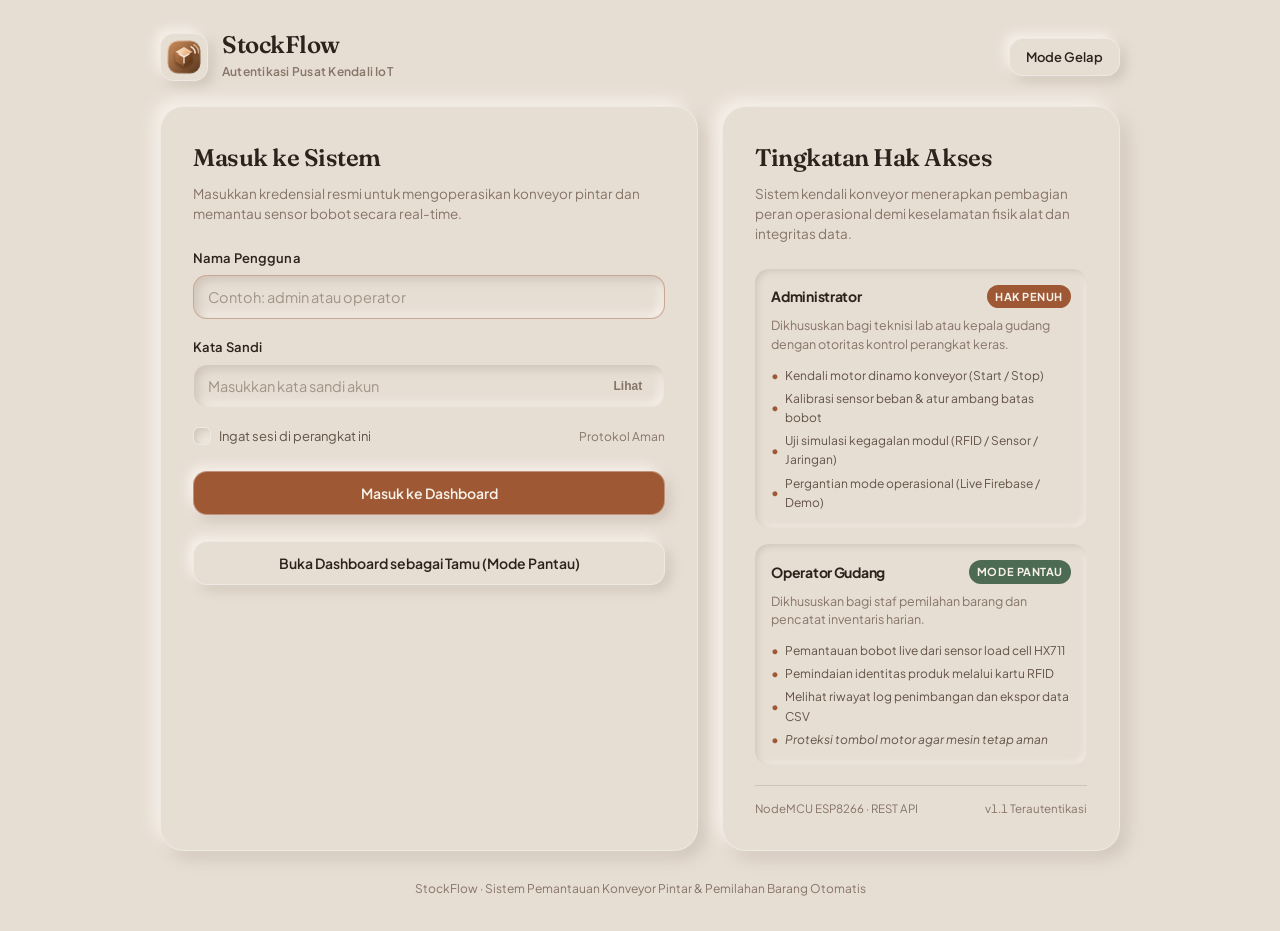
==== commit 36626d3f: "fix: resolusi path subdirektori github pages, perbaikan tombol logout dan mode tamu" ====
--- a/login.html
+++ b/login.html
@@ -11,7 +11,7 @@
   <link rel="preconnect" href="https://fonts.googleapis.com">
   <link rel="preconnect" href="https://fonts.gstatic.com" crossorigin>
   <link href="https://fonts.googleapis.com/css2?family=Fraunces:ital,opsz,wght@0,9..144,600;0,9..144,700;1,9..144,600;1,9..144,700&family=Plus+Jakarta+Sans:wght@400;500;600;700&display=swap" rel="stylesheet">
-  <link rel="stylesheet" href="style.css">
+  <link rel="stylesheet" href="style.css?v=1.3">
 </head>
 <body>
   <div class="login-page-wrap">
@@ -103,6 +103,9 @@
               <button type="submit" class="btn-cta btn-cta-primary" id="submitBtn" style="justify-content: center; width: 100%; margin-top: 6px;">
                 Masuk ke Dashboard
               </button>
+              <button type="button" class="btn-cta btn-cta-neutral" id="guestBtn" style="justify-content: center; width: 100%; margin-top: 8px;">
+                Buka Dashboard sebagai Tamu (Mode Pantau)
+              </button>
             </form>
           </div>
         </section>
@@ -166,7 +169,7 @@
   <div class="toast-bento" id="toast"></div>
 
   <!-- Skrip Autentikasi & Logika Halaman -->
-  <script src="auth.js"></script>
+  <script src="auth.js?v=1.3"></script>
   <script>
     (() => {
       const $ = id => document.getElementById(id);
@@ -260,6 +263,12 @@
         if (alertBox) alertBox.hidden = true;
       }
 
+      // Tombol Masuk sebagai Tamu (Mode Pantau Bebas)
+      $("guestBtn")?.addEventListener("click", () => {
+        playFeedback("click");
+        window.StockFlowAuth?.enterGuestMode();
+      });
+
       // Jika pengguna sudah login sebelumnya, tawarkan langsung masuk ke dashboard
       const existingUser = window.StockFlowAuth?.getUser();
       if (existingUser) {
@@ -284,9 +293,10 @@
         playFeedback("success");
         showToast("Autentikasi berhasil. Mengalihkan ke dashboard...");
         
-        // Cek target redirect
-        const target = sessionStorage.getItem("stockflow_redirect_target") || "index.html";
+        // Cek target redirect aman
+        const savedTarget = sessionStorage.getItem("stockflow_redirect_target");
         sessionStorage.removeItem("stockflow_redirect_target");
+        const target = savedTarget || window.StockFlowAuth.resolveUrl("index.html");
 
         setTimeout(() => {
           window.location.replace(target);
--- a/style.css
+++ b/style.css
@@ -1756,6 +1756,11 @@
   color: #F7F1EA;
 }
 
+.user-role-badge.badge-guest {
+  background: var(--surface-shadow);
+  color: var(--ink-heading);
+}
+
 .btn-logout {
   border: var(--subtle-border);
   background: var(--surface);
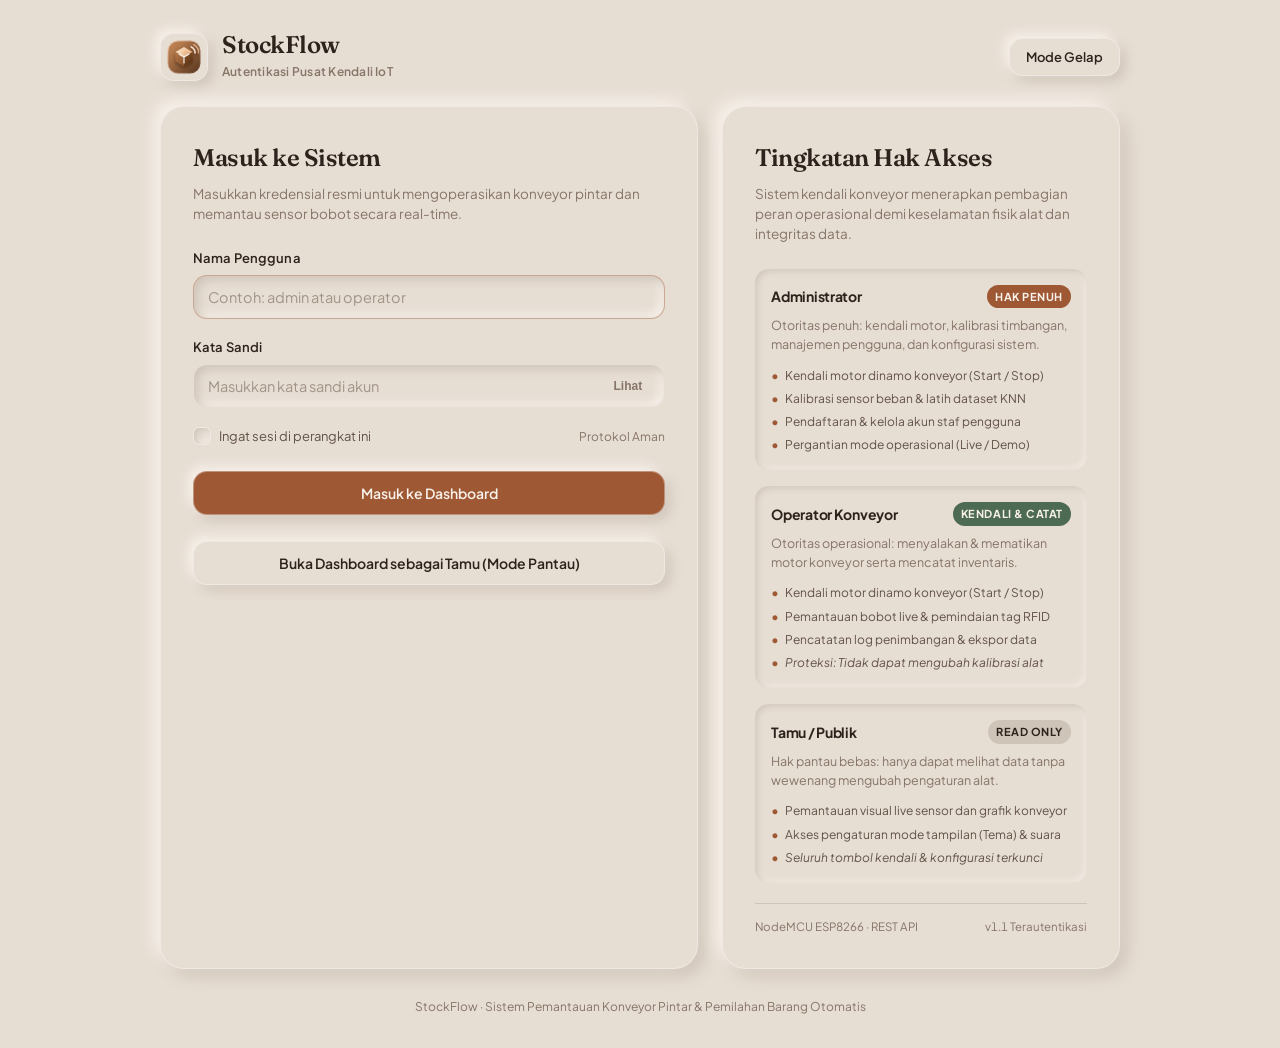
==== commit 88a50da5: "feat: revisi hak akses RBAC - operator dapat kendali motor, tamu mode read-only penuh" ====
--- a/login.html
+++ b/login.html
@@ -11,7 +11,7 @@
   <link rel="preconnect" href="https://fonts.googleapis.com">
   <link rel="preconnect" href="https://fonts.gstatic.com" crossorigin>
   <link href="https://fonts.googleapis.com/css2?family=Fraunces:ital,opsz,wght@0,9..144,600;0,9..144,700;1,9..144,600;1,9..144,700&family=Plus+Jakarta+Sans:wght@400;500;600;700&display=swap" rel="stylesheet">
-  <link rel="stylesheet" href="style.css?v=1.3">
+  <link rel="stylesheet" href="style.css?v=1.4">
 </head>
 <body>
   <div class="login-page-wrap">
@@ -124,27 +124,41 @@
                 <h4>Administrator</h4>
                 <span class="role-badge-tag admin">Hak Penuh</span>
               </div>
-              <p>Dikhususkan bagi teknisi lab atau kepala gudang dengan otoritas kontrol perangkat keras.</p>
+              <p>Otoritas penuh: kendali motor, kalibrasi timbangan, manajemen pengguna, dan konfigurasi sistem.</p>
               <ul class="role-checklist">
                 <li>Kendali motor dinamo konveyor (Start / Stop)</li>
-                <li>Kalibrasi sensor beban &amp; atur ambang batas bobot</li>
-                <li>Uji simulasi kegagalan modul (RFID / Sensor / Jaringan)</li>
-                <li>Pergantian mode operasional (Live Firebase / Demo)</li>
+                <li>Kalibrasi sensor beban &amp; latih dataset KNN</li>
+                <li>Pendaftaran &amp; kelola akun staf pengguna</li>
+                <li>Pergantian mode operasional (Live / Demo)</li>
               </ul>
             </div>
 
             <!-- Inset Peran Operator -->
             <div class="role-info-inset">
               <div class="role-header-row">
-                <h4>Operator Gudang</h4>
-                <span class="role-badge-tag operator">Mode Pantau</span>
-              </div>
-              <p>Dikhususkan bagi staf pemilahan barang dan pencatat inventaris harian.</p>
+                <h4>Operator Konveyor</h4>
+                <span class="role-badge-tag operator">Kendali &amp; Catat</span>
+              </div>
+              <p>Otoritas operasional: menyalakan &amp; mematikan motor konveyor serta mencatat inventaris.</p>
               <ul class="role-checklist">
-                <li>Pemantauan bobot live dari sensor load cell HX711</li>
-                <li>Pemindaian identitas produk melalui kartu RFID</li>
-                <li>Melihat riwayat log penimbangan dan ekspor data CSV</li>
-                <li><em>Proteksi tombol motor agar mesin tetap aman</em></li>
+                <li>Kendali motor dinamo konveyor (Start / Stop)</li>
+                <li>Pemantauan bobot live &amp; pemindaian tag RFID</li>
+                <li>Pencatatan log penimbangan &amp; ekspor data</li>
+                <li><em>Proteksi: Tidak dapat mengubah kalibrasi alat</em></li>
+              </ul>
+            </div>
+
+            <!-- Inset Mode Tamu -->
+            <div class="role-info-inset">
+              <div class="role-header-row">
+                <h4>Tamu / Publik</h4>
+                <span class="role-badge-tag" style="background:var(--surface-shadow); color:var(--ink-heading);">Read Only</span>
+              </div>
+              <p>Hak pantau bebas: hanya dapat melihat data tanpa wewenang mengubah pengaturan alat.</p>
+              <ul class="role-checklist">
+                <li>Pemantauan visual live sensor dan grafik konveyor</li>
+                <li>Akses pengaturan mode tampilan (Tema) &amp; suara</li>
+                <li><em>Seluruh tombol kendali &amp; konfigurasi terkunci</em></li>
               </ul>
             </div>
           </div>
@@ -169,7 +183,7 @@
   <div class="toast-bento" id="toast"></div>
 
   <!-- Skrip Autentikasi & Logika Halaman -->
-  <script src="auth.js?v=1.3"></script>
+  <script src="auth.js?v=1.4"></script>
   <script>
     (() => {
       const $ = id => document.getElementById(id);
